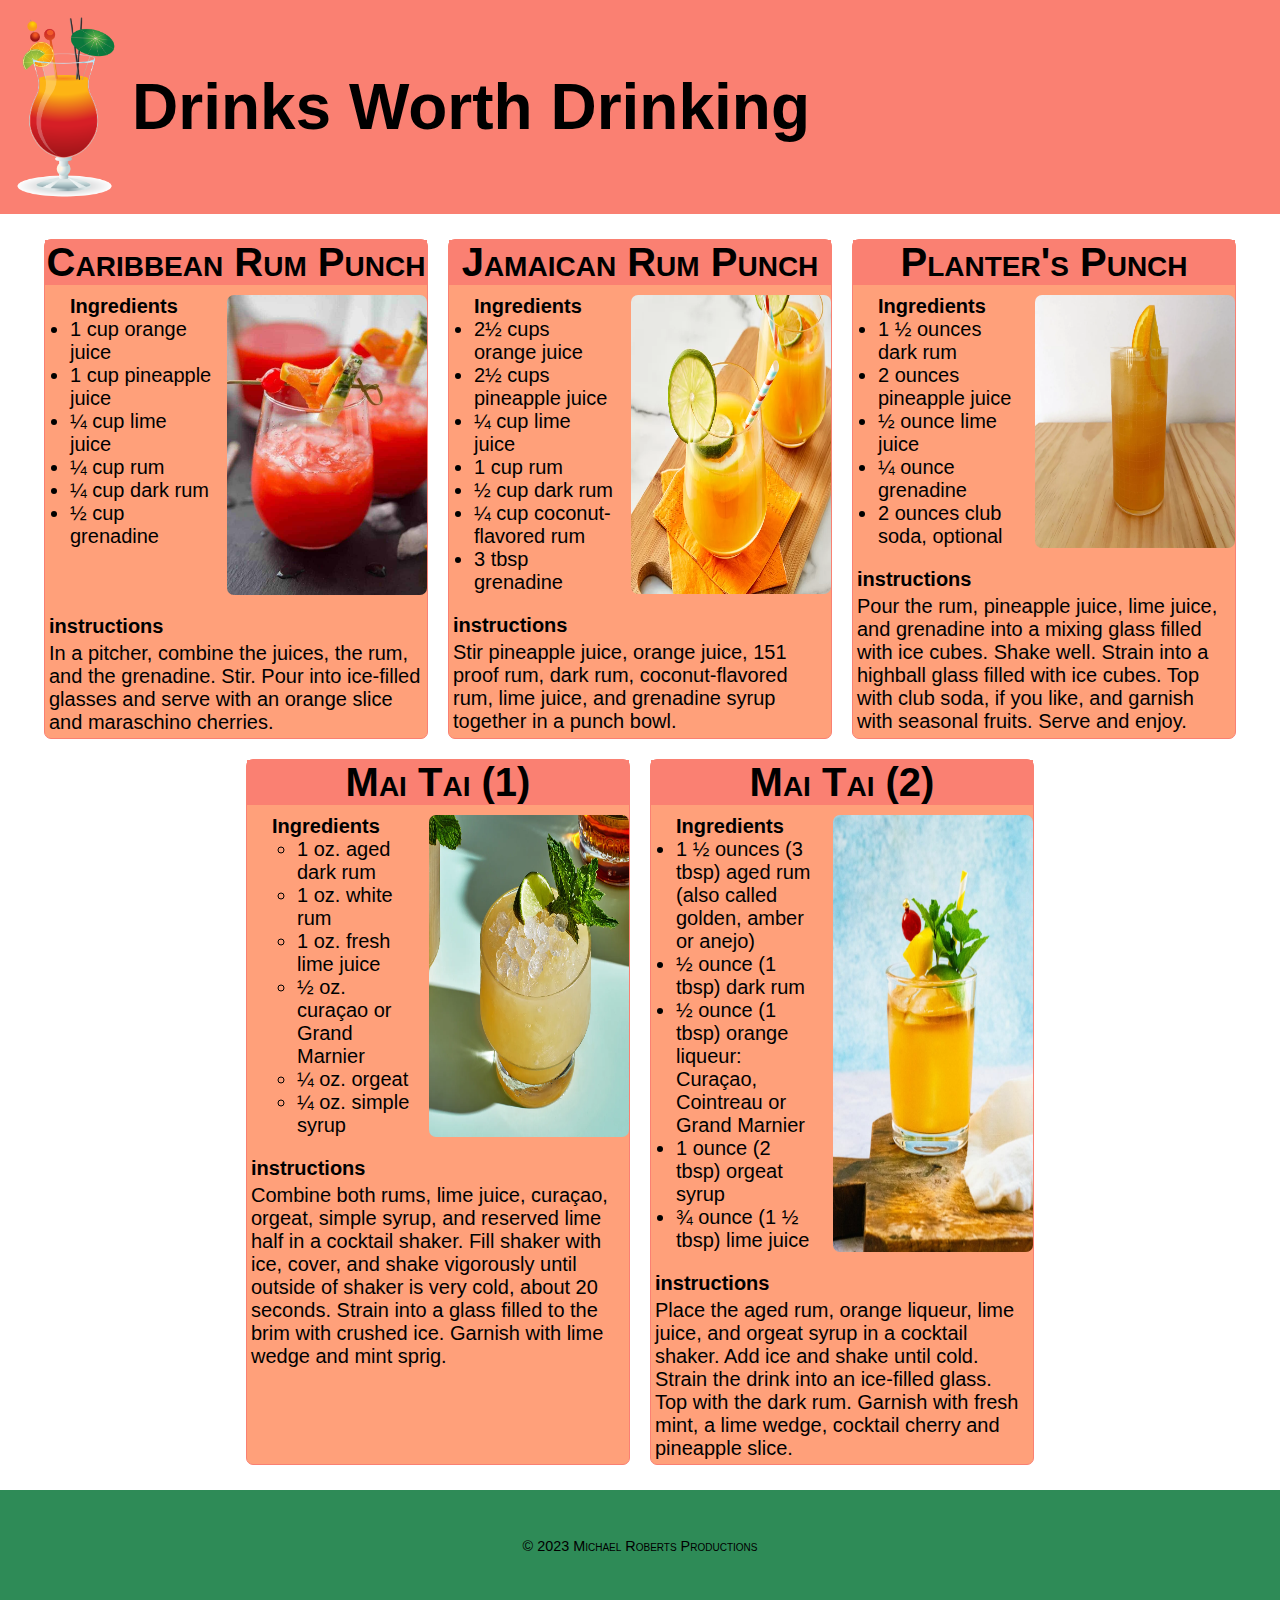
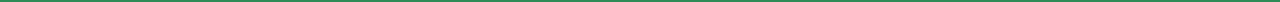
==== index.html @ 1d233d1e "Initialize Repository" ====
<!DOCTYPE html>
<html lang="en">
<head>
    <meta charset="UTF-8">
    <meta http-equiv="X-UA-Compatible" content="IE=edge">
    <meta name="viewport" content="width=device-width, initial-scale=1.0">
    <link rel="shortcut icon" href="images/alcoholic-cocktail-icon-649597.png" type="image/x-icon">
    <link rel="stylesheet" href="styles/main.css">
    <title>Drinks Worth Drinking</title>
</head>
<body>
    <header>
        <img src="images/logo.png" alt="">
        <h2>Drinks Worth Drinking</h2>
    </header>
    <main>
        <article>
            <div>
                <h3 class="title">Caribbean Rum Punch</h3>
                <div>
                    <ul>
                        <h4 class="ingredients">Ingredients</h4>
                        <li>1 cup orange juice</li>
                        <li>1 cup pineapple juice</li>
                        <li>¼ cup lime juice</li>
                        <li>¼ cup rum</li>
                        <li>¼ cup dark rum</li>
                        <li>½ cup grenadine</li>
                    </ul>
                    <div class="drink-image"><img src="images/Carribean-Rum-Punch-Recipe-2-735x1103.jpg" alt="Carribean Rum Punch"></div>
                </div>
                <h4 class="instructions">instructions</h4>
                <p class="instructions">
                    In a pitcher, combine the juices, the rum, and the grenadine. Stir. Pour into ice-filled glasses and serve with an orange slice and maraschino cherries.
                </p>
            </div>
        </article>

        <article>
            <div>
                <h3 class="title">Jamaican Rum Punch</h3>
                <div>
                    <ul>
                        <h4 class="ingredients">Ingredients</h4>
                        <li>2½ cups orange juice</li>
                        <li>2½ cups pineapple juice</li>
                        <li>¼ cup lime juice</li>
                        <li>1 cup rum</li>
                        <li>½ cup dark rum</li>
                        <li>¼ cup coconut-flavored rum</li>
                        <li>3 tbsp grenadine</li>
                        </ul>
                    <div class="drink-image"><img src="images/236879-JamaicanRumPunch-mfs-3x2-062-d33dc1b8565d4022ac32946629eb0bf5.jpg" alt="Jamaican Rum Punch"></div>
                </div>
                <h4 class="instructions">instructions</h4>
                <p class="instructions">
                    Stir pineapple juice, orange juice, 151 proof rum, dark rum, coconut-flavored rum, lime juice, and grenadine syrup together in a punch bowl.
                </p>
            </div>
        </article>

        <article>
            <div>
                <h3 class="title">Planter&apos;s Punch</h3>
                <div>
                    <ul>
                        <h4 class="ingredients">Ingredients</h4>
                        <li>1 ½ ounces dark rum </li>
                        <li>2 ounces pineapple juice </li>
                        <li>½ ounce lime juice </li>
                        <li>¼ ounce grenadine </li>
                        <li>2 ounces club soda, optional</li>
                    </ul>
                    <div class="drink-image"><img src="images/planterspunch-0dc84a1d6e854a64a936ad46bb87f1d8.jpg" alt="Planter Punch"></div>
                </div>
                <h4 class="instructions">instructions</h4>
                <p class="instructions">
                    Pour the rum, pineapple juice, lime juice, and grenadine into a mixing glass filled with ice cubes. Shake well. Strain into a highball glass filled with ice cubes. Top with club soda, if you like, and garnish with seasonal fruits. Serve and enjoy. 
                </p>
            </div>
        </article>
        <article>
            <div>
                <h3 class="title">Mai Tai (1)</h3>
                <div>
                    <ul>
                        <h4 class="ingredients">Ingredients</h4>
                        <ul>
                            <li>1 oz. aged dark rum</li>
                            <li>1 oz. white rum</li>
                            <li>1 oz. fresh lime juice</li>
                            <li>½ oz. curaçao or Grand Marnier</li>
                            <li>¼ oz. orgeat</li>
                            <li>¼ oz. simple syrup</li>
                        </ul>
                    </ul>
                    <div class="drink-image"><img src="images/Mai-Tai-Cocktail-1.jpg" alt="Carribean Rum Punch"></div>
                </div>
                <h4 class="instructions">instructions</h4>
                <p class="instructions">
                    Combine both rums, lime juice, curaçao, orgeat, simple syrup, and reserved lime half in a cocktail shaker. Fill shaker with ice, cover, and shake vigorously until outside of shaker is very cold, about 20 seconds. Strain into a glass filled to the brim with crushed ice. Garnish with lime wedge and mint sprig.
                </p>
            </div>
        </article>
        <article>
            <div>
                <h3 class="title">Mai Tai (2)</h3>
                <div>
                    <ul>
                        <h4 class="ingredients">Ingredients</h4>
                        <li>1 ½ ounces (3 tbsp) aged rum (also called golden, amber or anejo)</li>
                        <li>½ ounce (1 tbsp) dark rum</li>
                        <li>½ ounce (1 tbsp) orange liqueur: Curaçao, Cointreau or Grand Marnier</li>
                        <li>1 ounce (2 tbsp) orgeat syrup</li>
                        <li>¾ ounce (1 ½ tbsp) lime juice</li>
                    </ul>
                    <div class="drink-image"><img src="images/Mai-Tai-Cocktail-2.jpg" alt="Carribean Rum Punch"></div>
                </div>
                <h4 class="instructions">instructions</h4>
                <p class="instructions">
                    Place the aged rum, orange liqueur, lime juice, and orgeat syrup in a cocktail shaker. Add ice and shake until cold. Strain the drink into an ice-filled glass. Top with the dark rum. Garnish with fresh mint, a lime wedge, cocktail cherry and pineapple slice.
                </p>
            </div>
        </article>

    </main>
    <footer>
        <p>&copy; 2023 Michael Roberts Productions</p>
    </footer>
</body>
</html>
---- styles/main.css ----
* {
    box-sizing: border-box;
    margin: 0;
    padding: 0;
}
body {
    font-family: 'Segoe UI', Tahoma, Geneva, Verdana, sans-serif;
    font-size: 1.25rem;
}
header {
    background-color: salmon;
    display: flex;
    align-items: center;
    margin-bottom: 25px;
}
header img {
    max-width: 100px;
    margin: 1rem;
}
header h2 {
    font-size: 4rem;
}
main {
    display: flex;
    flex-wrap: wrap;
    justify-content: center;
    gap: 20px;
    /* grid-template-columns: auto; */
}
article {
    border: 1px solid salmon;
    background-color: lightsalmon;
    border-radius: 7px;
    max-width: 30%;
    display: flex;
    gap: 25px;
}
article div div {
    display: flex;
    gap: 15px;
}
h3 {
    background-color: salmon;
    font-size: 2.5rem;
    margin-bottom: 10px;
    text-align: center;
    font-variant: small-caps;
}
.drink-image img {
    max-width: 200px;
    border-radius: 7px;
}
h4.instructions {
    margin: 20px .25rem 0;
}
p.instructions {
    margin: .25rem;
}
ul {
    padding-left: 25px;
}
footer {
    background-color: seagreen;
    padding: 3rem 0;
    margin-top: 25px;
}
footer p {
    text-align: center;
    font-size: .9rem;
    font-variant: small-caps;
}

@media (max-width: 600px) {
    body {
        font-size: 1rem;
    }
    header h2 {
        font-size: 3rem;
    }
    article {
        max-width: 100%;
        border-radius: 0;
    }
    h3 {
        font-size: 2rem;
    }
}
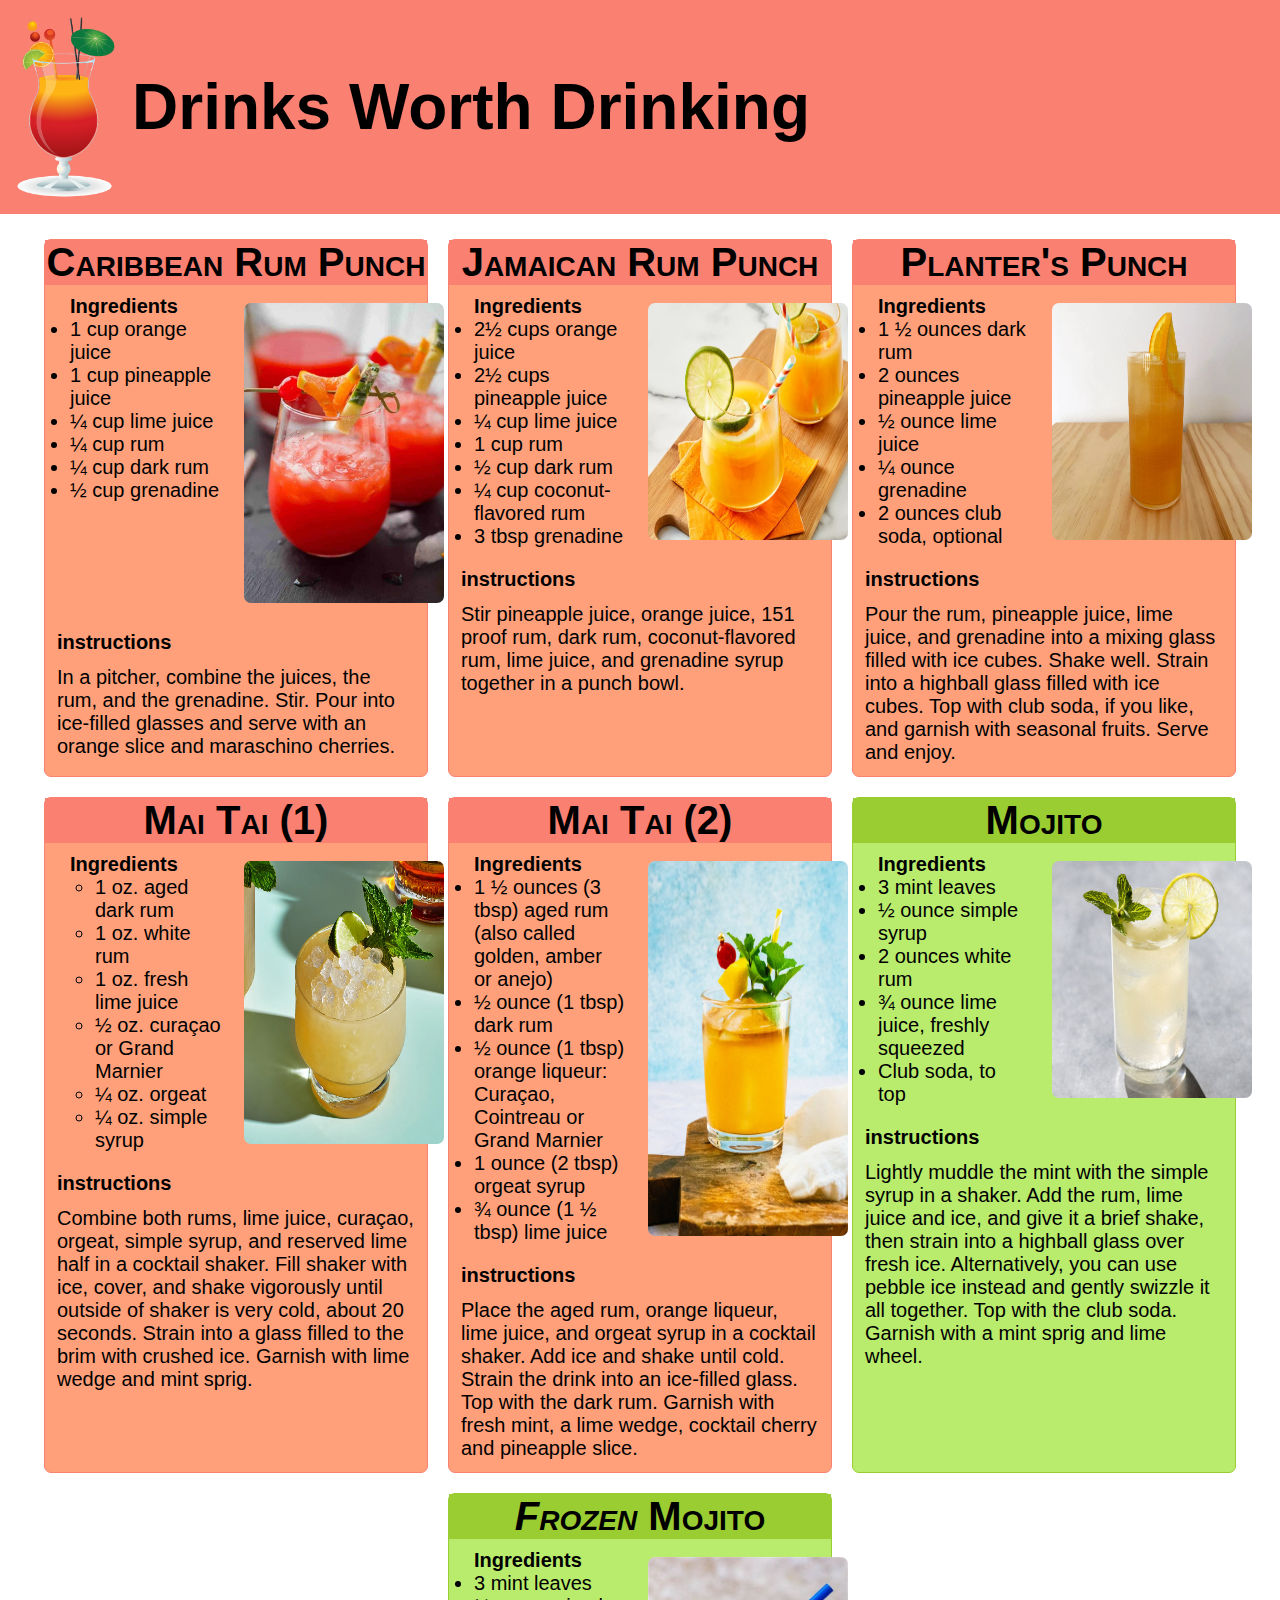
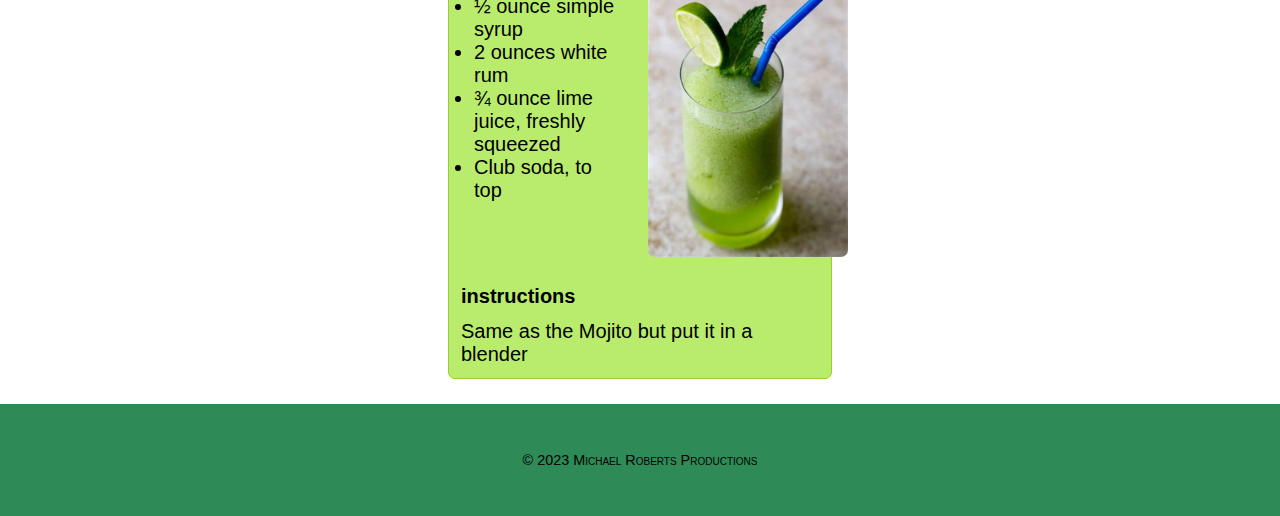
==== commit 80d1b1ac: "mojito" ====
--- a/index.html
+++ b/index.html
@@ -122,6 +122,46 @@
                 </p>
             </div>
         </article>
+        <article class="article-green">
+            <div>
+                <h3 class="title">Mojito</h3>
+                <div>
+                    <ul>
+                        <h4 class="ingredients">Ingredients</h4>
+                        <li>3 mint leaves</li>
+                        <li>½ ounce simple syrup</li>
+                        <li>2 ounces white rum</li>
+                        <li>¾ ounce lime juice, freshly squeezed</li>
+                        <li>Club soda, to top</li>
+                    </ul>
+                    <div class="drink-image"><img src="images/mojito-720x720-primary-6a57f80e200c412e9a77a1687f312ff7.jpg" alt="Mojito"></div>
+                </div>
+                <h4 class="instructions">instructions</h4>
+                <p class="instructions">
+                    Lightly muddle the mint with the simple syrup in a shaker. Add the rum, lime juice and ice, and give it a brief shake, then strain into a highball glass over fresh ice. Alternatively, you can use pebble ice instead and gently swizzle it all together. Top with the club soda. Garnish with a mint sprig and lime wheel. 
+                </p>
+            </div>
+        </article>
+        <article class="article-green">
+            <div>
+                <h3 class="title"><i>Frozen</i> Mojito</h3>
+                <div>
+                    <ul>
+                        <h4 class="ingredients">Ingredients</h4>
+                        <li>3 mint leaves</li>
+                        <li>½ ounce simple syrup</li>
+                        <li>2 ounces white rum</li>
+                        <li>¾ ounce lime juice, freshly squeezed</li>
+                        <li>Club soda, to top</li>
+                    </ul>
+                    <div class="drink-image"><img src="images/mojito-frozen.jpg" alt="Mojito"></div>
+                </div>
+                <h4 class="instructions">instructions</h4>
+                <p class="instructions">
+                    Same as the Mojito but put it in a blender 
+                </p>
+            </div>
+        </article>
 
     </main>
     <footer>
--- a/styles/main.css
+++ b/styles/main.css
@@ -35,10 +35,6 @@
     display: flex;
     gap: 25px;
 }
-article div div {
-    display: flex;
-    gap: 15px;
-}
 h3 {
     background-color: salmon;
     font-size: 2.5rem;
@@ -46,15 +42,32 @@
     text-align: center;
     font-variant: small-caps;
 }
+.article-green {
+    border: 1px solid yellowgreen;
+    background-color: rgb(185, 236, 109);
+}
+.article-green h3 {
+    background-color: yellowgreen;
+
+}
+article div div {
+    display: flex;
+    gap: 15px;
+}
+.drink-image {
+    width: 50%;
+}
 .drink-image img {
     max-width: 200px;
     border-radius: 7px;
+    display: block;
+    margin: .5rem;
 }
 h4.instructions {
-    margin: 20px .25rem 0;
+    margin: 20px .75rem 0;
 }
 p.instructions {
-    margin: .25rem;
+    margin: .75rem;
 }
 ul {
     padding-left: 25px;
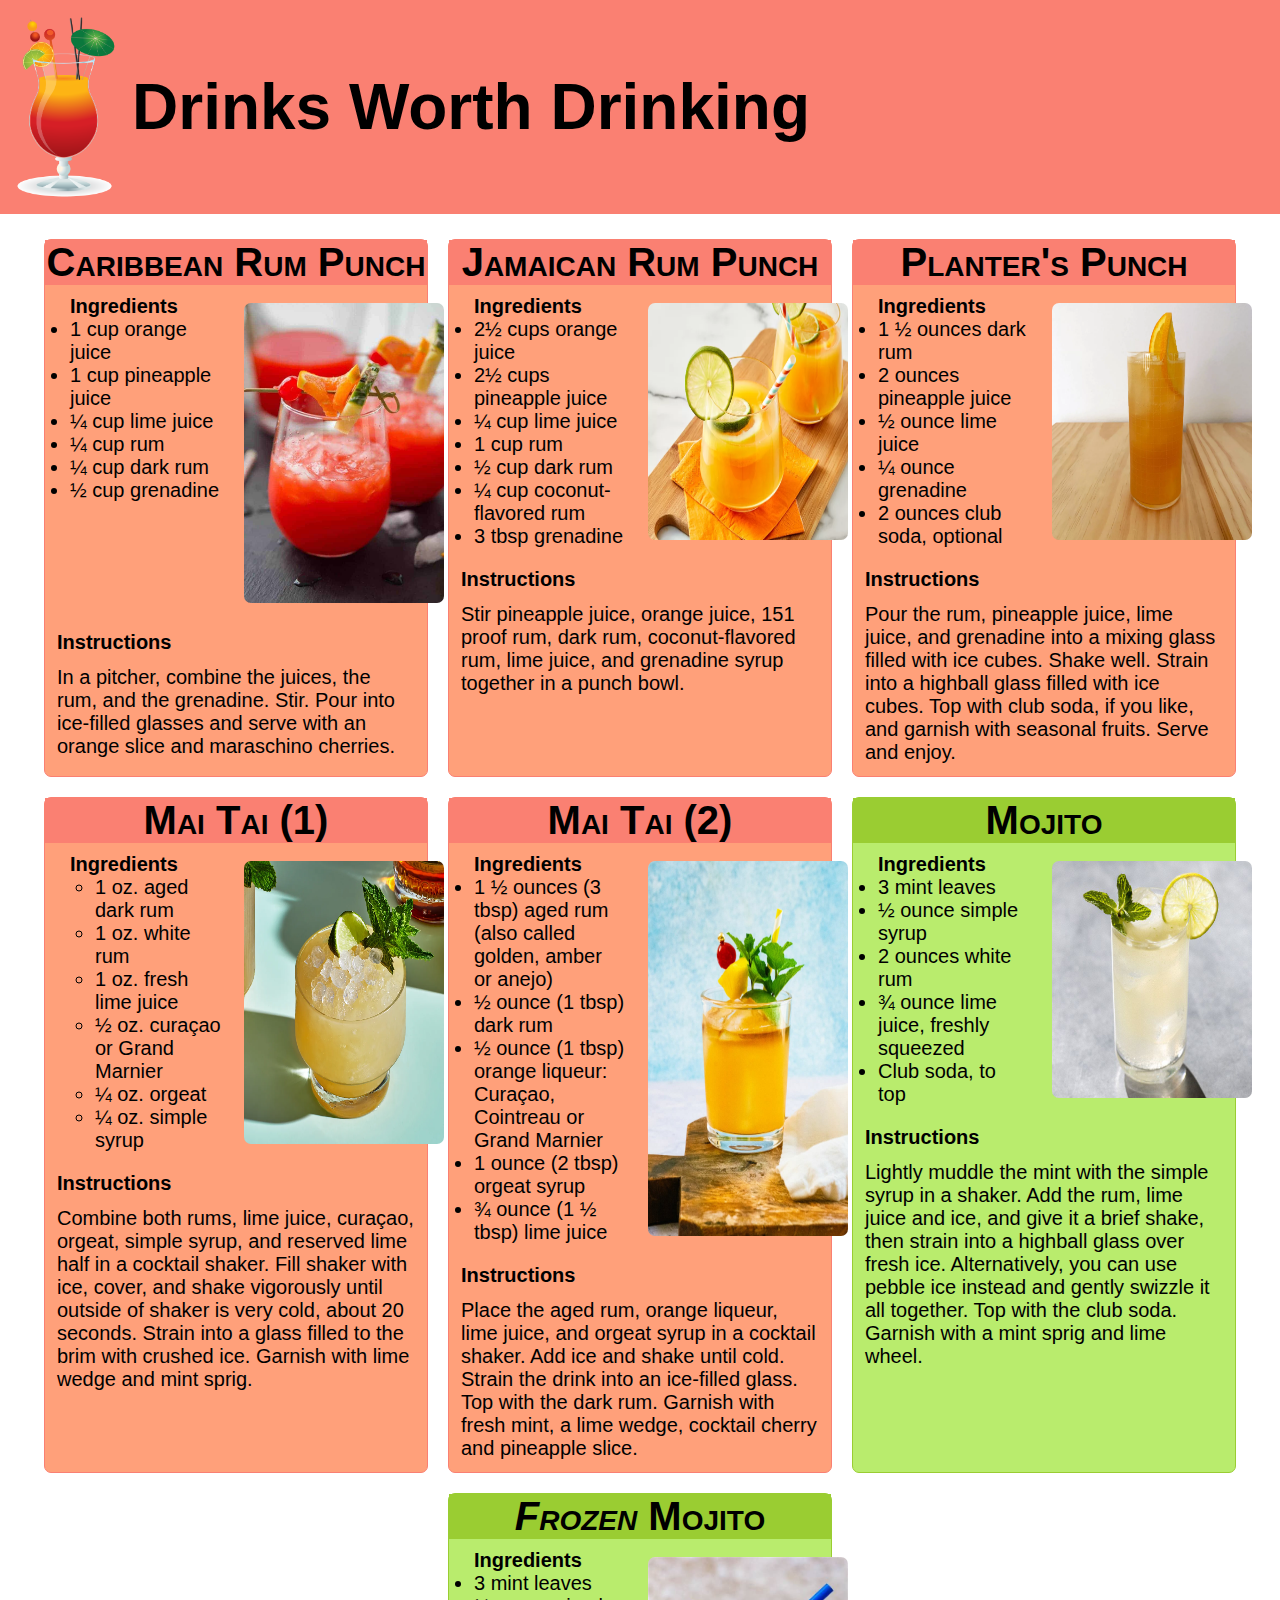
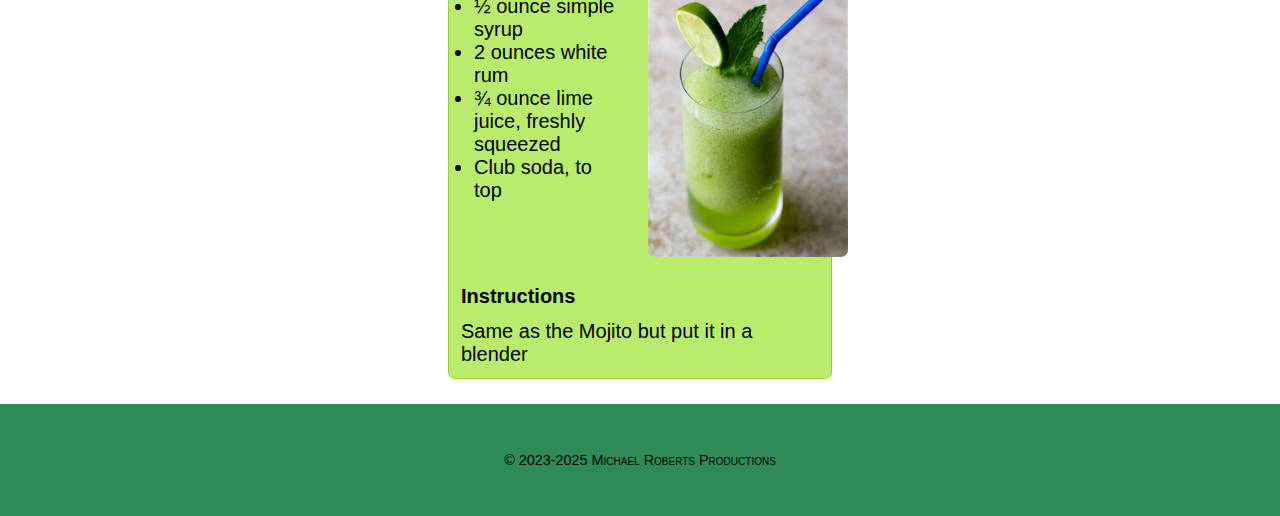
==== commit 5e12f153: "cleaned up mobile display" ====
--- a/index.html
+++ b/index.html
@@ -17,7 +17,7 @@
         <article>
             <div>
                 <h3 class="title">Caribbean Rum Punch</h3>
-                <div>
+                <div class="drinkdeets">
                     <ul>
                         <h4 class="ingredients">Ingredients</h4>
                         <li>1 cup orange juice</li>
@@ -29,7 +29,7 @@
                     </ul>
                     <div class="drink-image"><img src="images/Carribean-Rum-Punch-Recipe-2-735x1103.jpg" alt="Carribean Rum Punch"></div>
                 </div>
-                <h4 class="instructions">instructions</h4>
+                <h4 class="instructions">Instructions</h4>
                 <p class="instructions">
                     In a pitcher, combine the juices, the rum, and the grenadine. Stir. Pour into ice-filled glasses and serve with an orange slice and maraschino cherries.
                 </p>
@@ -39,7 +39,7 @@
         <article>
             <div>
                 <h3 class="title">Jamaican Rum Punch</h3>
-                <div>
+                <div class="drinkdeets">
                     <ul>
                         <h4 class="ingredients">Ingredients</h4>
                         <li>2½ cups orange juice</li>
@@ -52,7 +52,7 @@
                         </ul>
                     <div class="drink-image"><img src="images/236879-JamaicanRumPunch-mfs-3x2-062-d33dc1b8565d4022ac32946629eb0bf5.jpg" alt="Jamaican Rum Punch"></div>
                 </div>
-                <h4 class="instructions">instructions</h4>
+                <h4 class="instructions">Instructions</h4>
                 <p class="instructions">
                     Stir pineapple juice, orange juice, 151 proof rum, dark rum, coconut-flavored rum, lime juice, and grenadine syrup together in a punch bowl.
                 </p>
@@ -62,7 +62,7 @@
         <article>
             <div>
                 <h3 class="title">Planter&apos;s Punch</h3>
-                <div>
+                <div class="drinkdeets">
                     <ul>
                         <h4 class="ingredients">Ingredients</h4>
                         <li>1 ½ ounces dark rum </li>
@@ -73,7 +73,7 @@
                     </ul>
                     <div class="drink-image"><img src="images/planterspunch-0dc84a1d6e854a64a936ad46bb87f1d8.jpg" alt="Planter Punch"></div>
                 </div>
-                <h4 class="instructions">instructions</h4>
+                <h4 class="instructions">Instructions</h4>
                 <p class="instructions">
                     Pour the rum, pineapple juice, lime juice, and grenadine into a mixing glass filled with ice cubes. Shake well. Strain into a highball glass filled with ice cubes. Top with club soda, if you like, and garnish with seasonal fruits. Serve and enjoy. 
                 </p>
@@ -82,7 +82,7 @@
         <article>
             <div>
                 <h3 class="title">Mai Tai (1)</h3>
-                <div>
+                <div class="drinkdeets">
                     <ul>
                         <h4 class="ingredients">Ingredients</h4>
                         <ul>
@@ -96,7 +96,7 @@
                     </ul>
                     <div class="drink-image"><img src="images/Mai-Tai-Cocktail-1.jpg" alt="Carribean Rum Punch"></div>
                 </div>
-                <h4 class="instructions">instructions</h4>
+                <h4 class="instructions">Instructions</h4>
                 <p class="instructions">
                     Combine both rums, lime juice, curaçao, orgeat, simple syrup, and reserved lime half in a cocktail shaker. Fill shaker with ice, cover, and shake vigorously until outside of shaker is very cold, about 20 seconds. Strain into a glass filled to the brim with crushed ice. Garnish with lime wedge and mint sprig.
                 </p>
@@ -105,7 +105,7 @@
         <article>
             <div>
                 <h3 class="title">Mai Tai (2)</h3>
-                <div>
+                <div class="drinkdeets">
                     <ul>
                         <h4 class="ingredients">Ingredients</h4>
                         <li>1 ½ ounces (3 tbsp) aged rum (also called golden, amber or anejo)</li>
@@ -116,7 +116,7 @@
                     </ul>
                     <div class="drink-image"><img src="images/Mai-Tai-Cocktail-2.jpg" alt="Carribean Rum Punch"></div>
                 </div>
-                <h4 class="instructions">instructions</h4>
+                <h4 class="instructions">Instructions</h4>
                 <p class="instructions">
                     Place the aged rum, orange liqueur, lime juice, and orgeat syrup in a cocktail shaker. Add ice and shake until cold. Strain the drink into an ice-filled glass. Top with the dark rum. Garnish with fresh mint, a lime wedge, cocktail cherry and pineapple slice.
                 </p>
@@ -125,7 +125,7 @@
         <article class="article-green">
             <div>
                 <h3 class="title">Mojito</h3>
-                <div>
+                <div class="drinkdeets">
                     <ul>
                         <h4 class="ingredients">Ingredients</h4>
                         <li>3 mint leaves</li>
@@ -136,7 +136,7 @@
                     </ul>
                     <div class="drink-image"><img src="images/mojito-720x720-primary-6a57f80e200c412e9a77a1687f312ff7.jpg" alt="Mojito"></div>
                 </div>
-                <h4 class="instructions">instructions</h4>
+                <h4 class="instructions">Instructions</h4>
                 <p class="instructions">
                     Lightly muddle the mint with the simple syrup in a shaker. Add the rum, lime juice and ice, and give it a brief shake, then strain into a highball glass over fresh ice. Alternatively, you can use pebble ice instead and gently swizzle it all together. Top with the club soda. Garnish with a mint sprig and lime wheel. 
                 </p>
@@ -145,7 +145,7 @@
         <article class="article-green">
             <div>
                 <h3 class="title"><i>Frozen</i> Mojito</h3>
-                <div>
+                <div class="drinkdeets">
                     <ul>
                         <h4 class="ingredients">Ingredients</h4>
                         <li>3 mint leaves</li>
@@ -156,7 +156,7 @@
                     </ul>
                     <div class="drink-image"><img src="images/mojito-frozen.jpg" alt="Mojito"></div>
                 </div>
-                <h4 class="instructions">instructions</h4>
+                <h4 class="instructions">Instructions</h4>
                 <p class="instructions">
                     Same as the Mojito but put it in a blender 
                 </p>
@@ -165,7 +165,7 @@
 
     </main>
     <footer>
-        <p>&copy; 2023 Michael Roberts Productions</p>
+        <p>&copy; 2023-2025 Michael Roberts Productions</p>
     </footer>
 </body>
 </html>--- a/styles/main.css
+++ b/styles/main.css
@@ -54,6 +54,10 @@
     display: flex;
     gap: 15px;
 }
+.drinkdeets {
+    display: flex;
+    flex-direction: row;
+}
 .drink-image {
     width: 50%;
 }
@@ -97,4 +101,20 @@
     h3 {
         font-size: 2rem;
     }
+    .drinkdeets {
+        display: flex;
+        flex-direction: column;
+    }
+    .drink-image {
+        width: 100%;
+    }
+    .drink-image img {
+        max-width: 100%;
+        border-radius: 0;
+        display: block;
+        margin: 0;
+    }
+    .ingredients {
+        width: 100%;
+    }    
 }
